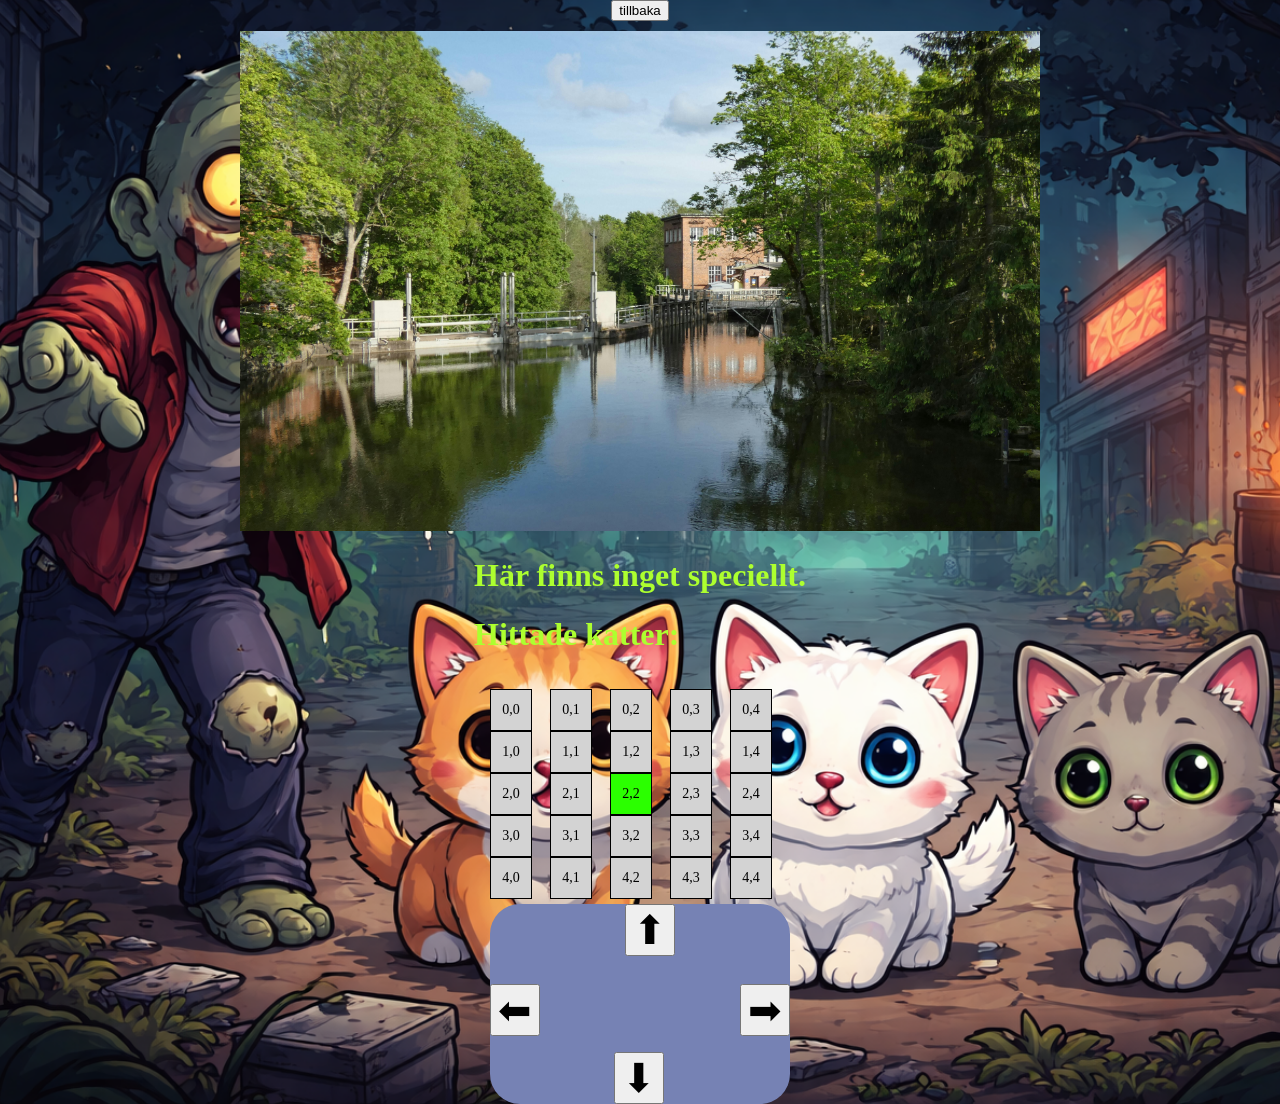
==== game.html @ e963df87 "added new name as game" ====
<!DOCTYPE html>
<html lang="en">

<head>
    <meta charset="UTF-8">
    <meta name="viewport" content="width=device-width, initial-scale=1.0">
    <title>Document</title>
    <link rel="StyleSheet" href="css/game.css">

</head>

<body>
    <button type="button" id="logout">tillbaka</button>

    <div id="World"></div>

    <div class="imagPlace">
        <img id="placeImage">
        <img id="catImage">
    </div>

    <div id="endBackground">
    <h1 id="Met">Här finns inget speciellt.</h1>
    <h1 id="foundCatNum">Hittade katter:</h1>
    </div>

    <div id="worldGrid"></div>




    <div id="movingPlace">
        <button type="button" id="east">➡</button>
        <button type="button" id="west">⬅</button>
        <button type="button" id="north">⬆</button>
        <button type="button" id="south">⬇</button>
    </div>

    <div class="endBackground">
          <h1 id="Meet" class="endText">""</h1>
        <img id="endScrean">

        <div class="game-btn">
            <button type="button" id="restart">Spela igen</button>
            <button type="button" id="closeGame">lämna Spelet </button>
        </div>
    </div>


    <script src="script/script.js"></script>
    <script src="script/game.js"></script>
</body>

</html>
---- css/game.css ----
body {
    background-image: url("../images/background.png");
    background-size: cover;       
    background-position: center;
    background-repeat: no-repeat;
    display: flex;
    justify-content: center;
    align-items: center;
    flex-direction: column;
    min-height: 100vh;
    margin: 0px;
    gap: 5px;
}

#worldGrid {
    display: grid;
    grid-template-columns: repeat(5, 60px);
    gap: 0px;
    margin-top: 10px;
}

.tile {
    width: 40px;
    height: 40px;
    background-color: lightgray;
    border: 1px solid black;
    display: flex;
    justify-content: center;
    align-items: center;
    font-size: 14px;
}

.active {
    background-color: rgb(43, 255, 0) !important;
    border: px solid rgb(0, 0, 0);
}

.imagPlace {
    position: relative;
    background-color: rgb(250, 250, 250);
    width: 800px;
    height: 500px;
    overflow: hidden;
}

.imagPlace img {
    width: 100%;
    height: 100%;
    object-fit: cover;
}

#movingPlace {
    position: relative;
    background-color: rgb(118, 130, 180);
    width: 300px;
    height: 200px;
    border-radius: 30px;
    margin-top: 0;
    margin-left: 0;
}

#movingPlace :hover {
    background-color: #e07979;
    transform: scale(1.3, 1.3);
    transition: 0.4s;
}

#movingPlace button:disabled {
    background-color: #888;
    opacity: 1.5;
    cursor: not-allowed;
    transform: none;
}



#east {
    position: absolute;
    right: 0;
    top: 40%;
    font-size: 40px;
}

#west {
    position: absolute;
    left: 0px;
    top: 40%;
    font-size: 40px;
}

#north {
    position: absolute;
    top: 0px;
    left: 45%;
    font-size: 40px;
}

#south {
    position: absolute;
    bottom: 0px;
    right: 42%;
    font-size: 40px;
}
#Met{
    color: greenyellow;
}

#foundCatNum{
    color: greenyellow;
}
.endText{
    color: white;
    font-size: 40px;
    text-align: center;
    margin-bottom: 20px;
    text-shadow: 3px 3px 8px black;
}

.endBackground {
    position: fixed;
    top: 0;
    left: 0;
    width: 100%;
    height: 100%;
    display: none;
    flex-direction: column;
    justify-content: center;
    align-items: center;
    background: rgba(0, 0, 0, 0.7);
    z-index: 9999;
    padding: 20px;
}
#endScrean {
    width: 90%;
    max-width: 550px;
    max-height: 80vh;   
    height: auto;
    object-fit: contain;
    border-radius: 10px;
}


.game-btn {
    margin-top: 20px;
    display: flex;
    flex-direction: column;
    gap: 12px;
    width: 100%;
    max-width: 300px;
}

.game-btn button {
    padding: 12px;
    font-size: 20px;
    border: none;
    border-radius: 8px;
    border-style: inset ;
    cursor: pointer;
    background-color: #ffcc00;
    color: #000;
    font-width: bold;
    transition: 0.2s;
}

.game-btn button:hover {
    background-color: #ffaa00;
    transform: scale(1.3);
}

@media (max-width: 600px) {
    #worldGrid {
        grid-template-columns: repeat(5, 45px);
    }

    .tile {
        width: 35px;
        height: 35px;
        font-size: 12px;
    }

    .imagPlace {
        width: 420px;
        height: 320px;
    }

    #movingPlace {
        width: 220px;
        height: 160px;
    }

    #endScrean {
        max-width: 250px;
        max-height: 50vh;
    }

    .game-btn button {
        font-size: 18px;
        padding: 12px;
    }


    #east {
        right: 0px;
        top: 40%;
        font-size: 25px;
    }
    #west {
        left: 0px;
        top: 40%;
        font-size: 25px;
    }
    #north {
        top: 0px;
        left: 60px;
        font-size: 25px;
    }
    #south {
        bottom: 0px;
        right: 60px;
        font-size: 25px;
    }

}
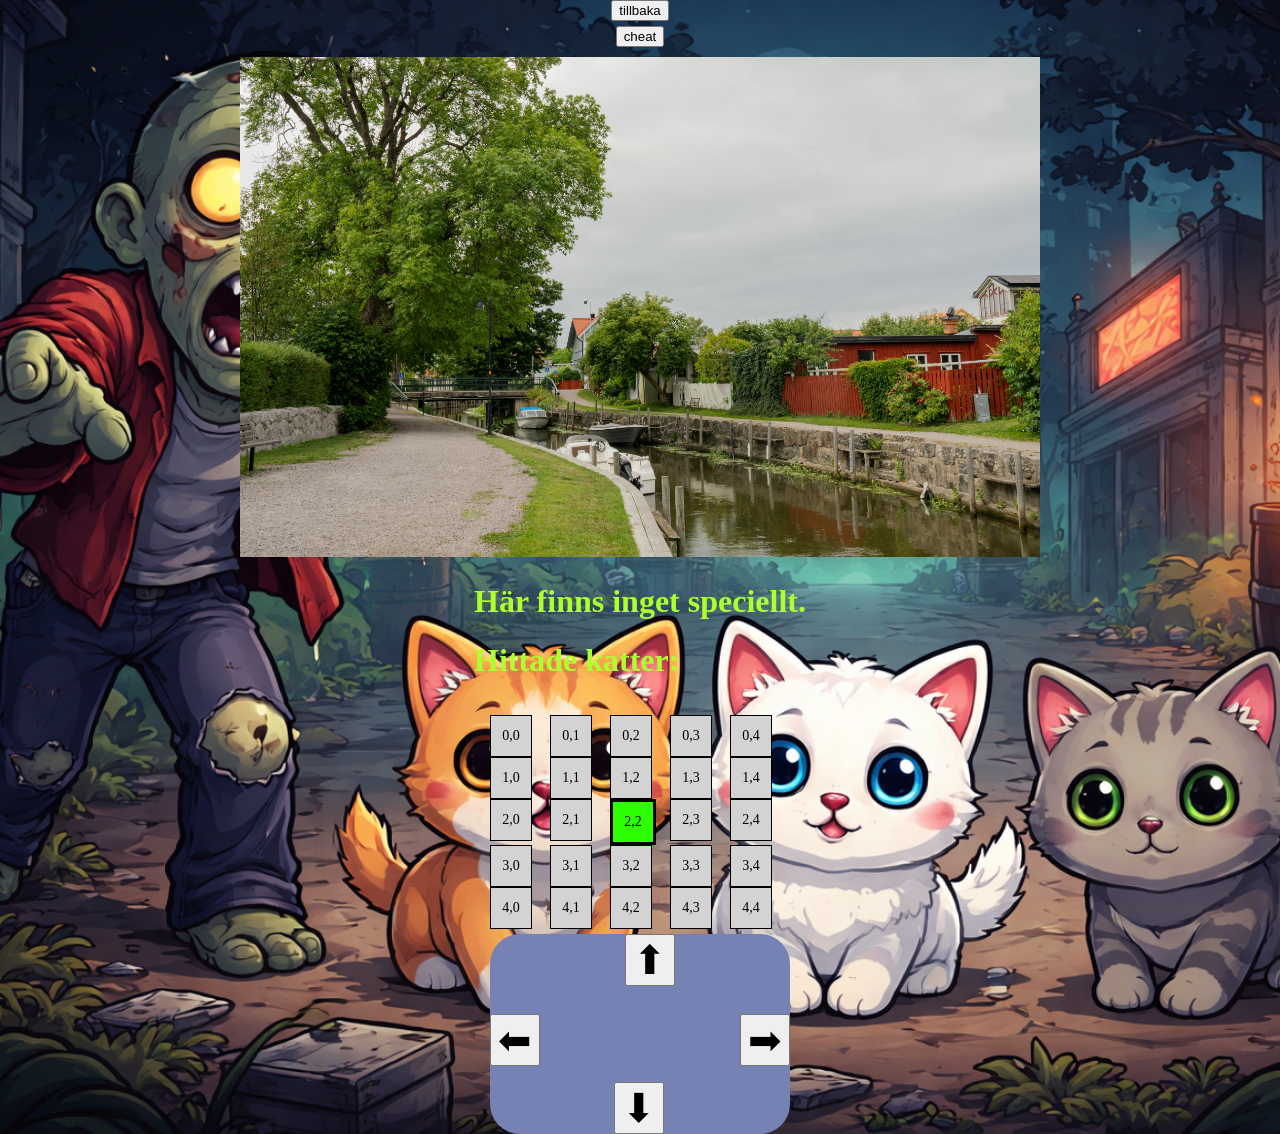
==== commit 8eabcbff: "added cheat button" ====
--- a/game.html
+++ b/game.html
@@ -11,6 +11,7 @@
 
 <body>
     <button type="button" id="logout">tillbaka</button>
+    <button type="button" id="cheating">cheat</button>
 
     <div id="World"></div>
 
@@ -20,8 +21,8 @@
     </div>
 
     <div id="endBackground">
-    <h1 id="Met">Här finns inget speciellt.</h1>
-    <h1 id="foundCatNum">Hittade katter:</h1>
+        <h1 id="Met">Här finns inget speciellt.</h1>
+        <h1 id="foundCatNum">Hittade katter:</h1>
     </div>
 
     <div id="worldGrid"></div>
@@ -37,7 +38,7 @@
     </div>
 
     <div class="endBackground">
-          <h1 id="Meet" class="endText">""</h1>
+        <h1 id="Meet" class="endText">""</h1>
         <img id="endScrean">
 
         <div class="game-btn">
--- a/css/game.css
+++ b/css/game.css
@@ -4,9 +4,9 @@
     background-position: center;
     background-repeat: no-repeat;
     display: flex;
+    flex-direction: column;
     justify-content: center;
     align-items: center;
-    flex-direction: column;
     min-height: 100vh;
     margin: 0px;
     gap: 5px;
@@ -32,7 +32,7 @@
 
 .active {
     background-color: rgb(43, 255, 0) !important;
-    border: px solid rgb(0, 0, 0);
+    border: 3px solid rgb(0, 0, 0);
 }
 
 .imagPlace {
@@ -101,6 +101,8 @@
     right: 42%;
     font-size: 40px;
 }
+
+
 #Met{
     color: greenyellow;
 }
@@ -108,6 +110,7 @@
 #foundCatNum{
     color: greenyellow;
 }
+
 .endText{
     color: white;
     font-size: 40px;
@@ -117,7 +120,7 @@
 }
 
 .endBackground {
-    position: fixed;
+    position:fixed;
     top: 0;
     left: 0;
     width: 100%;
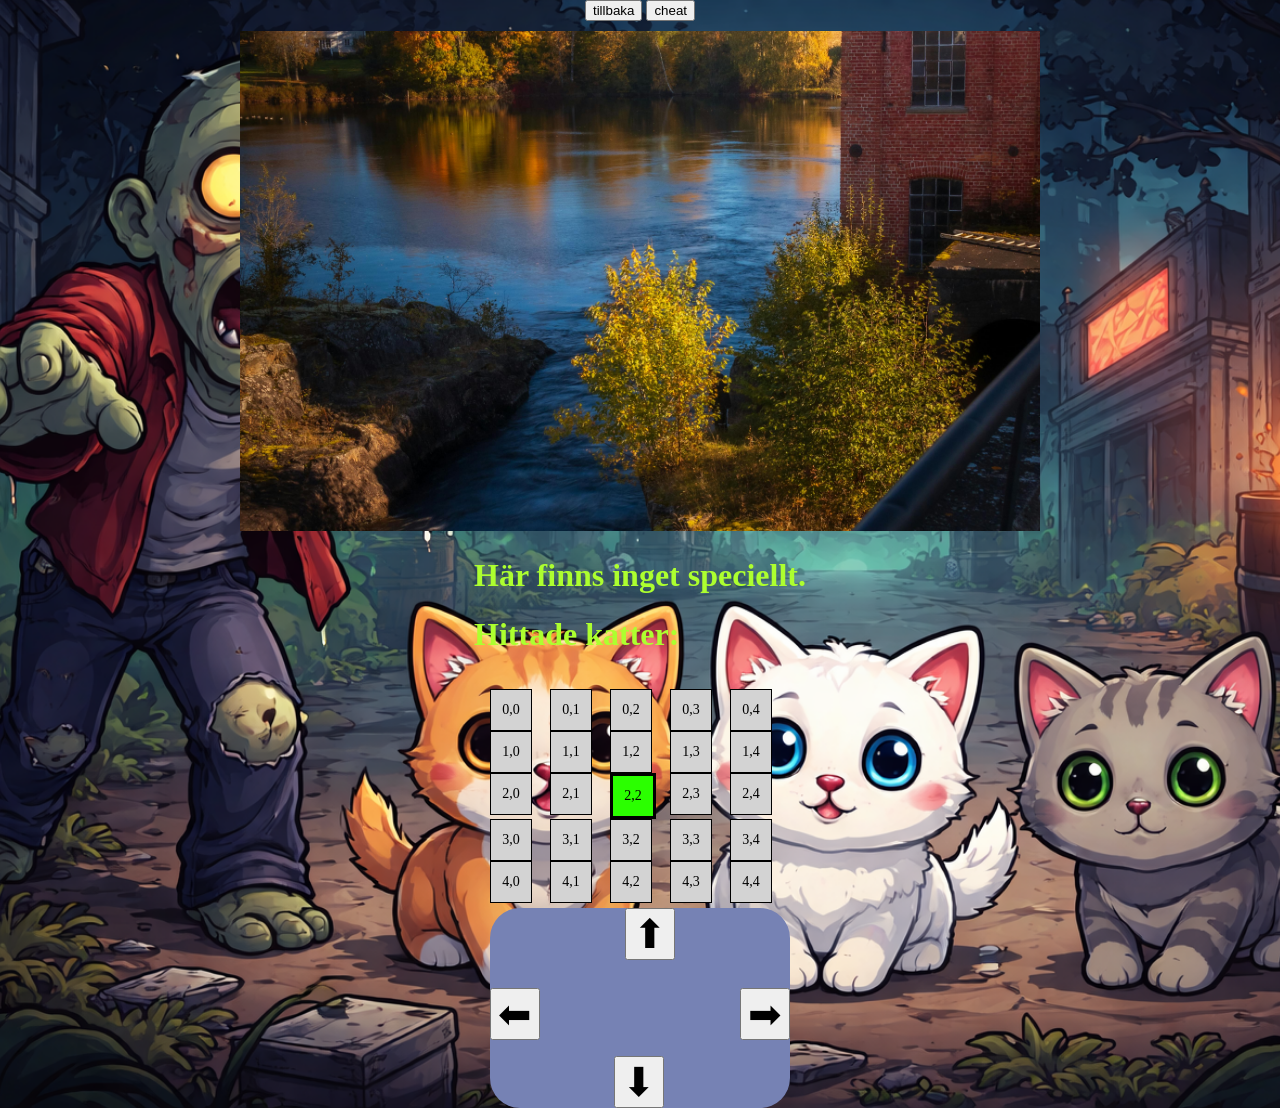
==== commit f67c39c6: "a litle design" ====
--- a/game.html
+++ b/game.html
@@ -10,8 +10,10 @@
 </head>
 
 <body>
+    <div>
     <button type="button" id="logout">tillbaka</button>
     <button type="button" id="cheating">cheat</button>
+    </div>
 
     <div id="World"></div>
 
@@ -50,6 +52,8 @@
 
     <script src="script/script.js"></script>
     <script src="script/game.js"></script>
+
+  
 </body>
 
 </html>
--- a/css/game.css
+++ b/css/game.css
@@ -11,6 +11,7 @@
     margin: 0px;
     gap: 5px;
 }
+
 
 #worldGrid {
     display: grid;
@@ -170,6 +171,8 @@
     transform: scale(1.3);
 }
 
+
+
 @media (max-width: 600px) {
     #worldGrid {
         grid-template-columns: repeat(5, 45px);
@@ -223,4 +226,5 @@
         font-size: 25px;
     }
 
-}+}
+
